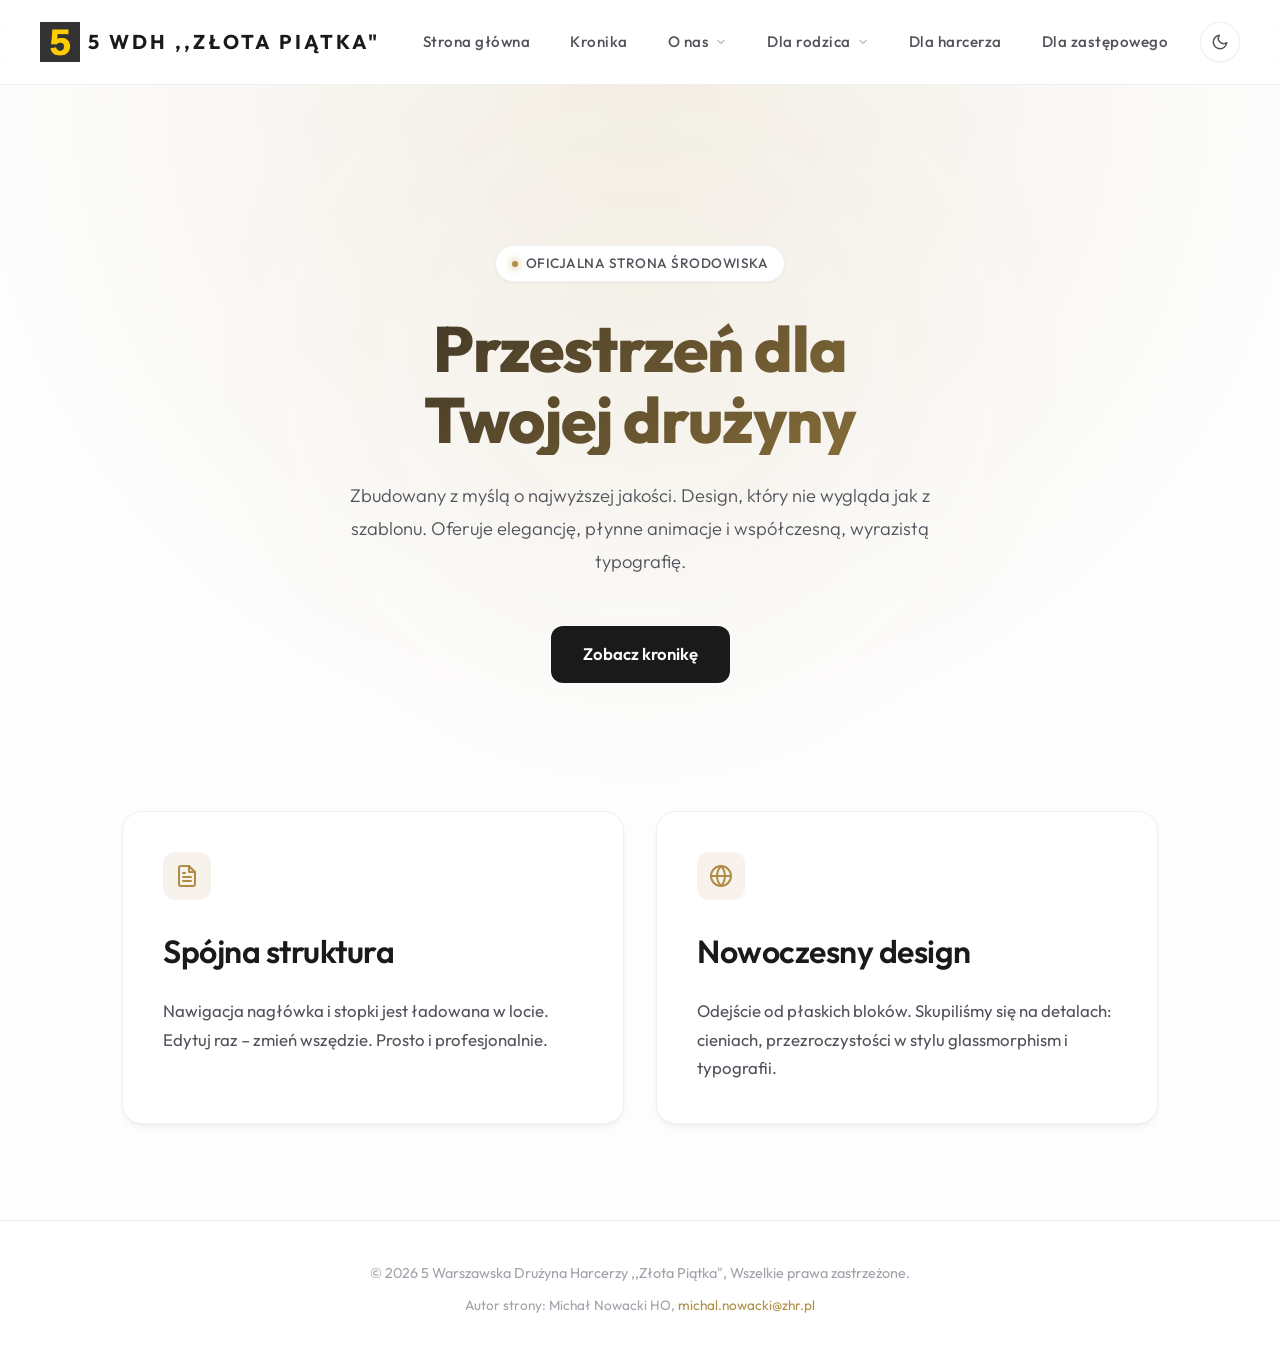
==== index.html @ 4e6ed3d7 "Dodano dużo korpus strony" ====
<!DOCTYPE html>
<html lang="pl">

<head>
    <meta charset="UTF-8">
    <meta name="viewport" content="width=device-width, initial-scale=1.0">
    <title>Szablon Drużyny - Strona główna</title>
    <!-- Zoptymalizowane ładowanie fontów -->
    <link rel="preconnect" href="https://fonts.googleapis.com">
    <link rel="preconnect" href="https://fonts.gstatic.com" crossorigin>
    <link href="https://fonts.googleapis.com/css2?family=Outfit:wght@300;400;500;600;700;800&display=swap"
        rel="stylesheet">
    <link rel="stylesheet" href="style.css">
    <style>
        /* Dodatkowe, specyficzne dla strony głównej style w celu urozmaicenia */
        .badge {
            display: inline-flex;
            align-items: center;
            padding: 6px 16px;
            border-radius: 999px;
            background-color: var(--bg-surface);
            border: 1px solid var(--border-subtle);
            font-size: 0.85rem;
            font-weight: 500;
            color: var(--text-secondary);
            margin-bottom: 2rem;
            box-shadow: var(--shadow-sm);
            letter-spacing: 0.5px;
            text-transform: uppercase;
        }

        .badge-dot {
            width: 6px;
            height: 6px;
            background-color: var(--color-gold-base);
            border-radius: 50%;
            margin-right: 8px;
            box-shadow: 0 0 8px var(--color-gold-base);
        }

        .cta-button {
            display: inline-flex;
            align-items: center;
            justify-content: center;
            padding: 14px 32px;
            background-color: var(--text-primary);
            color: var(--bg-base);
            text-decoration: none;
            font-weight: 600;
            font-size: 1.05rem;
            border-radius: 12px;
            margin-top: 3rem;
            transition: transform var(--transition-fast), box-shadow var(--transition-fast), background-color var(--transition-fast);
            position: relative;
            overflow: hidden;
        }

        .cta-button:hover {
            transform: translateY(-2px);
            box-shadow: 0 10px 25px -5px rgba(0, 0, 0, 0.2);
            background-color: var(--color-gold-base);
            /* Transformuje w złoty przy najechaniu */
            color: #ffffff;
        }
    </style>
</head>

<body>
    <div id="header-placeholder"></div>

    <main>
        <!-- Zmodernizowana sekcja Hero -->
        <section class="hero">
            <div class="badge">
                <span class="badge-dot"></span> Oficjalna strona środowiska
            </div>
            <h1>Przestrzeń dla<br>Twojej drużyny</h1>
            <p>Zbudowany z myślą o najwyższej jakości. Design, który nie wygląda jak z szablonu. Oferuje elegancję,
                płynne animacje i współczesną, wyrazistą typografię.</p>

            <a href="kronika.html" class="cta-button">Zobacz kronikę</a>
        </section>

        <!-- Przeprojektowana sekcja Content - układ typu Bento Grid lub wyróżnione karty -->
        <section class="content"
            style="max-width: 1100px; display: grid; grid-template-columns: repeat(auto-fit, minmax(320px, 1fr)); gap: 2rem;">

            <div class="card" style="text-align: left; padding: 2.5rem;">
                <div
                    style="width: 48px; height: 48px; border-radius: 12px; background: rgba(176, 141, 68, 0.1); display: flex; align-items: center; justify-content: center; margin-bottom: 1.5rem; color: var(--color-gold-base);">
                    <svg width="24" height="24" viewBox="0 0 24 24" fill="none" stroke="currentColor" stroke-width="2"
                        stroke-linecap="round" stroke-linejoin="round">
                        <path d="M14 2H6a2 2 0 0 0-2 2v16a2 2 0 0 0 2 2h12a2 2 0 0 0 2-2V8z"></path>
                        <polyline points="14 2 14 8 20 8"></polyline>
                        <line x1="16" y1="13" x2="8" y2="13"></line>
                        <line x1="16" y1="17" x2="8" y2="17"></line>
                        <polyline points="10 9 9 9 8 9"></polyline>
                    </svg>
                </div>
                <h2>Spójna struktura</h2>
                <p>Nawigacja nagłówka i stopki jest ładowana w locie. Edytuj raz – zmień wszędzie. Prosto i
                    profesjonalnie.</p>
            </div>

            <div class="card" style="text-align: left; padding: 2.5rem;">
                <div
                    style="width: 48px; height: 48px; border-radius: 12px; background: rgba(176, 141, 68, 0.1); display: flex; align-items: center; justify-content: center; margin-bottom: 1.5rem; color: var(--color-gold-base);">
                    <svg width="24" height="24" viewBox="0 0 24 24" fill="none" stroke="currentColor" stroke-width="2"
                        stroke-linecap="round" stroke-linejoin="round">
                        <circle cx="12" cy="12" r="10"></circle>
                        <line x1="2" y1="12" x2="22" y2="12"></line>
                        <path
                            d="M12 2a15.3 15.3 0 0 1 4 10 15.3 15.3 0 0 1-4 10 15.3 15.3 0 0 1-4-10 15.3 15.3 0 0 1 4-10z">
                        </path>
                    </svg>
                </div>
                <h2>Nowoczesny design</h2>
                <p>Odejście od płaskich bloków. Skupiliśmy się na detalach: cieniach, przezroczystości w stylu
                    glassmorphism i typografii.</p>
            </div>

        </section>
    </main>

    <div id="footer-placeholder"></div>
    <script src="script.js"></script>
</body>

</html>
---- style.css ----
:root {
    /* --- LIGHT THEME (Default) --- */
    --bg-base: #fdfdfd;
    --bg-surface: #ffffff;
    --bg-surface-hover: #f3f4f6;

    /* Złoto - Bardziej stonowane, eleganckie */
    --color-gold-base: #b08d44;
    --color-gold-light: #d6b365;
    --color-gold-dark: #8c6e31;

    /* Typografia - Jasny motyw */
    --text-primary: #1a1a1a;
    --text-secondary: #52525b;
    --text-tertiary: #a1a1aa;

    /* Elementy UI */
    --border-subtle: rgba(0, 0, 0, 0.06);
    --border-strong: rgba(0, 0, 0, 0.12);

    --nav-bg: rgba(255, 255, 255, 0.75);
    --nav-blur: blur(16px);

    /* Głębia i cienie (Sleek, modern shadows) */
    --shadow-sm: 0 1px 2px 0 rgba(0, 0, 0, 0.05);
    --shadow-md: 0 4px 6px -1px rgba(0, 0, 0, 0.05), 0 2px 4px -1px rgba(0, 0, 0, 0.03);
    --shadow-lg: 0 10px 25px -3px rgba(0, 0, 0, 0.08), 0 4px 6px -2px rgba(0, 0, 0, 0.04);
    --shadow-xl: 0 20px 40px -5px rgba(0, 0, 0, 0.1), 0 10px 10px -5px rgba(0, 0, 0, 0.04);

    /* Akcenty Hero */
    --hero-glow: radial-gradient(circle at 50% 0%, rgba(176, 141, 68, 0.12) 0%, rgba(253, 253, 253, 0) 70%);
    --gradient-text: linear-gradient(135deg, #18181b 0%, var(--color-gold-base) 100%);

    /* Zaokrąglenia i przejścia */
    --radius-md: 12px;
    --radius-lg: 20px;
    --transition-fast: 0.2s cubic-bezier(0.4, 0, 0.2, 1);
    --transition-slow: 0.5s cubic-bezier(0.22, 1, 0.36, 1);
}

[data-theme="dark"] {
    /* --- DARK THEME --- */
    --bg-base: #09090b;
    --bg-surface: #121214;
    --bg-surface-hover: #1f1f22;

    /* Złoto - Bardziej świetliste na ciemnym */
    --color-gold-base: #d4af37;
    --color-gold-light: #f2ca47;
    --color-gold-dark: #ac8a23;

    /* Typografia - Ciemny motyw */
    --text-primary: #fafafa;
    --text-secondary: #a1a1aa;
    --text-tertiary: #52525b;

    /* Elementy UI */
    --border-subtle: rgba(255, 255, 255, 0.05);
    --border-strong: rgba(255, 255, 255, 0.1);

    --nav-bg: rgba(9, 9, 11, 0.75);

    /* Głębia i cienie (Mniej widoczne w ciemnym, bardziej opierają się na ramkach widmo) */
    --shadow-sm: 0 1px 2px 0 rgba(0, 0, 0, 0.5);
    --shadow-md: 0 4px 6px -1px rgba(0, 0, 0, 0.4), 0 2px 4px -1px rgba(0, 0, 0, 0.2);
    --shadow-lg: 0 10px 25px -3px rgba(0, 0, 0, 0.5), 0 4px 6px -2px rgba(0, 0, 0, 0.3);
    --shadow-xl: 0 20px 40px -5px rgba(0, 0, 0, 0.6), 0 10px 10px -5px rgba(0, 0, 0, 0.4);

    /* Akcenty Hero */
    --hero-glow: radial-gradient(circle at 50% 0%, rgba(212, 175, 55, 0.15) 0%, rgba(9, 9, 11, 0) 70%);
    --gradient-text: linear-gradient(135deg, #ffffff 0%, var(--color-gold-base) 100%);
}

* {
    margin: 0;
    padding: 0;
    box-sizing: border-box;
    /* Outfit jest nowoczesny, dodajemy font-smoothing do wyostrzenia na Mac/Windows */
    font-family: 'Outfit', -apple-system, BlinkMacSystemFont, "Segoe UI", Roboto, sans-serif;
    -webkit-font-smoothing: antialiased;
    -moz-osx-font-smoothing: grayscale;
}

body {
    background-color: var(--bg-base);
    color: var(--text-primary);
    line-height: 1.7;
    min-height: 100vh;
    display: flex;
    flex-direction: column;
    overflow-x: hidden;
    transition: background-color var(--transition-slow), color var(--transition-slow);
}

/* ---------------- Animacje ---------------- */
@keyframes fadeIn {
    from {
        opacity: 0;
        transform: translateY(15px);
    }

    to {
        opacity: 1;
        transform: translateY(0);
    }
}

@keyframes navSlideDown {
    from {
        transform: translateY(-100%);
        opacity: 0;
    }

    to {
        transform: translateY(0);
        opacity: 1;
    }
}

/* ---------------- Nawigacja (Glassmorphism) ---------------- */
.navbar {
    background-color: var(--nav-bg);
    backdrop-filter: var(--nav-blur);
    -webkit-backdrop-filter: var(--nav-blur);
    position: sticky;
    top: 0;
    z-index: 100;
    border-bottom: 1px solid var(--border-subtle);
    transition: background-color var(--transition-slow), border-color var(--transition-slow);
    animation: navSlideDown 0.8s cubic-bezier(0.16, 1, 0.3, 1) forwards;
}

.nav-container {
    max-width: 1280px;
    margin: 0 auto;
    display: flex;
    justify-content: space-between;
    align-items: center;
    padding: 0 2.5rem;
    height: 84px;
}

.logo {
    color: var(--text-primary);
    font-size: 1.25rem;
    font-weight: 700;
    text-decoration: none;
    letter-spacing: 3px;
    text-transform: uppercase;
    transition: color var(--transition-fast);
    display: flex;
    align-items: center;
    gap: 8px;
}



.nav-links {
    display: flex;
    list-style: none;
    gap: 2.5rem;
    align-items: center;
    height: 100%;
}

.nav-links>li {
    height: 100%;
    display: flex;
    align-items: center;
    position: relative;
}

.nav-links a {
    color: var(--text-secondary);
    text-decoration: none;
    font-size: 0.95rem;
    font-weight: 500;
    letter-spacing: 0.5px;
    transition: color var(--transition-fast);
    position: relative;
    padding: 0.5rem 0;
    display: flex;
    align-items: center;
    gap: 6px;
}

.nav-links>li>a:hover,
.nav-links>li:hover>a {
    color: var(--text-primary);
}



.dropdown-icon {
    width: 12px;
    height: 12px;
    transition: transform var(--transition-fast);
    opacity: 0.7;
}

.dropdown:hover .dropdown-icon {
    transform: rotate(180deg);
    opacity: 1;
}

/* ---------------- Menu Rozwijane (Redesign) ---------------- */
.dropdown-menu {
    position: absolute;
    top: calc(100% - 10px);
    left: 50%;
    transform: translateX(-50%) translateY(10px) scale(0.95);
    background-color: var(--nav-bg);
    backdrop-filter: blur(20px);
    -webkit-backdrop-filter: blur(20px);
    min-width: 220px;
    list-style: none;
    border-radius: var(--radius-md);
    border: 1px solid var(--border-subtle);
    box-shadow: var(--shadow-xl);
    opacity: 0;
    visibility: hidden;
    transition: all 0.35s cubic-bezier(0.16, 1, 0.3, 1);
    padding: 0.75rem;
    transform-origin: top center;
}

.nav-links>li:hover .dropdown-menu {
    opacity: 1;
    visibility: visible;
    transform: translateX(-50%) translateY(0) scale(1);
    top: 100%;
}

.dropdown-menu li {
    margin-bottom: 2px;
}

.dropdown-menu li:last-child {
    margin-bottom: 0;
}

.dropdown-menu li a {
    padding: 0.6rem 1rem;
    display: block;
    color: var(--text-secondary);
    font-size: 0.9rem;
    font-weight: 400;
    border-radius: 8px;
    transition: all var(--transition-fast);
}

.dropdown-menu li a::after {
    display: none;
}

.dropdown-menu li a:hover {
    color: var(--text-primary);
    background-color: var(--bg-surface-hover);
    transform: translateX(4px);
}

/* ---------------- Przycisk motywu ---------------- */
.theme-toggle {
    background: var(--bg-surface);
    border: 1px solid var(--border-subtle);
    color: var(--text-secondary);
    cursor: pointer;
    display: flex;
    align-items: center;
    justify-content: center;
    width: 40px;
    height: 40px;
    border-radius: 50%;
    transition: all var(--transition-fast);
    margin-left: 2rem;
    box-shadow: var(--shadow-sm);
}

.theme-toggle:hover {
    color: var(--color-gold-base);
    border-color: var(--color-gold-base);
    transform: translateY(-2px);
    box-shadow: var(--shadow-md);
}

.theme-toggle svg {
    width: 18px;
    height: 18px;
}

[data-theme="dark"] .icon-moon {
    display: none;
}

[data-theme="dark"] .icon-sun {
    display: block;
}

.icon-sun {
    display: none;
}

.icon-moon {
    display: block;
}

/* ---------------- Główne Sekcje ---------------- */
main {
    flex-grow: 1;
    display: flex;
    flex-direction: column;
}

/* HERO - Bardziej wysublimowane gradienty */
.hero {
    padding: 10rem 2rem 8rem;
    text-align: center;
    background: var(--hero-glow);
    position: relative;
    overflow: hidden;
}

/* Ozdobny blur w tle (Sleek effect) */
.hero::before {
    content: '';
    position: absolute;
    top: -50%;
    left: 50%;
    transform: translateX(-50%);
    width: 100vw;
    height: 100vw;
    background: radial-gradient(circle, var(--color-gold-base) 0%, transparent 50%);
    opacity: 0.03;
    filter: blur(100px);
    z-index: -1;
    pointer-events: none;
}

.hero h1 {
    font-size: clamp(3rem, 5vw, 4.5rem);
    margin-bottom: 1.5rem;
    font-weight: 800;
    letter-spacing: -1px;
    line-height: 1.1;
    background: var(--gradient-text);
    -webkit-background-clip: text;
    -webkit-text-fill-color: transparent;
    animation: fadeIn 1s cubic-bezier(0.16, 1, 0.3, 1) forwards;
}

.hero p {
    font-size: 1.15rem;
    color: var(--text-secondary);
    max-width: 600px;
    margin: 0 auto;
    font-weight: 300;
    line-height: 1.8;
    animation: fadeIn 1s cubic-bezier(0.16, 1, 0.3, 1) forwards 0.15s;
    opacity: 0;
}

/* CONTENT CARDS - Styl "Glass/Modern" */
.content {
    max-width: 1000px;
    margin: 0 auto;
    padding: 0 2rem 6rem;
    width: 100%;
    animation: fadeIn 1s cubic-bezier(0.16, 1, 0.3, 1) forwards 0.3s;
    opacity: 0;
}

.card {
    background-color: var(--bg-surface);
    padding: 3.5rem;
    border-radius: var(--radius-lg);
    border: 1px solid var(--border-subtle);
    box-shadow: var(--shadow-md);
    transition: all var(--transition-slow);
    text-align: center;
    position: relative;
    overflow: hidden;
}

/* Delikatny gradientowy border przy najechaniu */
.card::before {
    content: "";
    position: absolute;
    inset: 0;
    border-radius: inherit;
    padding: 1px;
    background: linear-gradient(135deg, rgba(255, 255, 255, 0.1), var(--color-gold-base), rgba(255, 255, 255, 0.1));
    -webkit-mask: linear-gradient(#fff 0 0) content-box, linear-gradient(#fff 0 0);
    -webkit-mask-composite: xor;
    mask-composite: exclude;
    opacity: 0;
    transition: opacity var(--transition-slow);
    pointer-events: none;
}

.card:hover {
    transform: translateY(-8px) scale(1.01);
    box-shadow: var(--shadow-xl);
}

.card:hover::before {
    opacity: 0.5;
}

.card h2 {
    color: var(--text-primary);
    margin-bottom: 1.2rem;
    font-size: 2rem;
    font-weight: 600;
    letter-spacing: -0.5px;
}

.card p {
    color: var(--text-secondary);
    font-weight: 400;
    font-size: 1.05rem;
}

/* ---------------- Stopka ---------------- */
footer {
    text-align: center;
    padding: 2.5rem 2rem;
    background-color: var(--bg-surface);
    color: var(--text-tertiary);
    font-size: 0.9rem;
    border-top: 1px solid var(--border-subtle);
    font-weight: 400;
    margin-top: auto;
}

.gold-text {
    color: var(--color-gold-base);
    font-weight: 500;
}
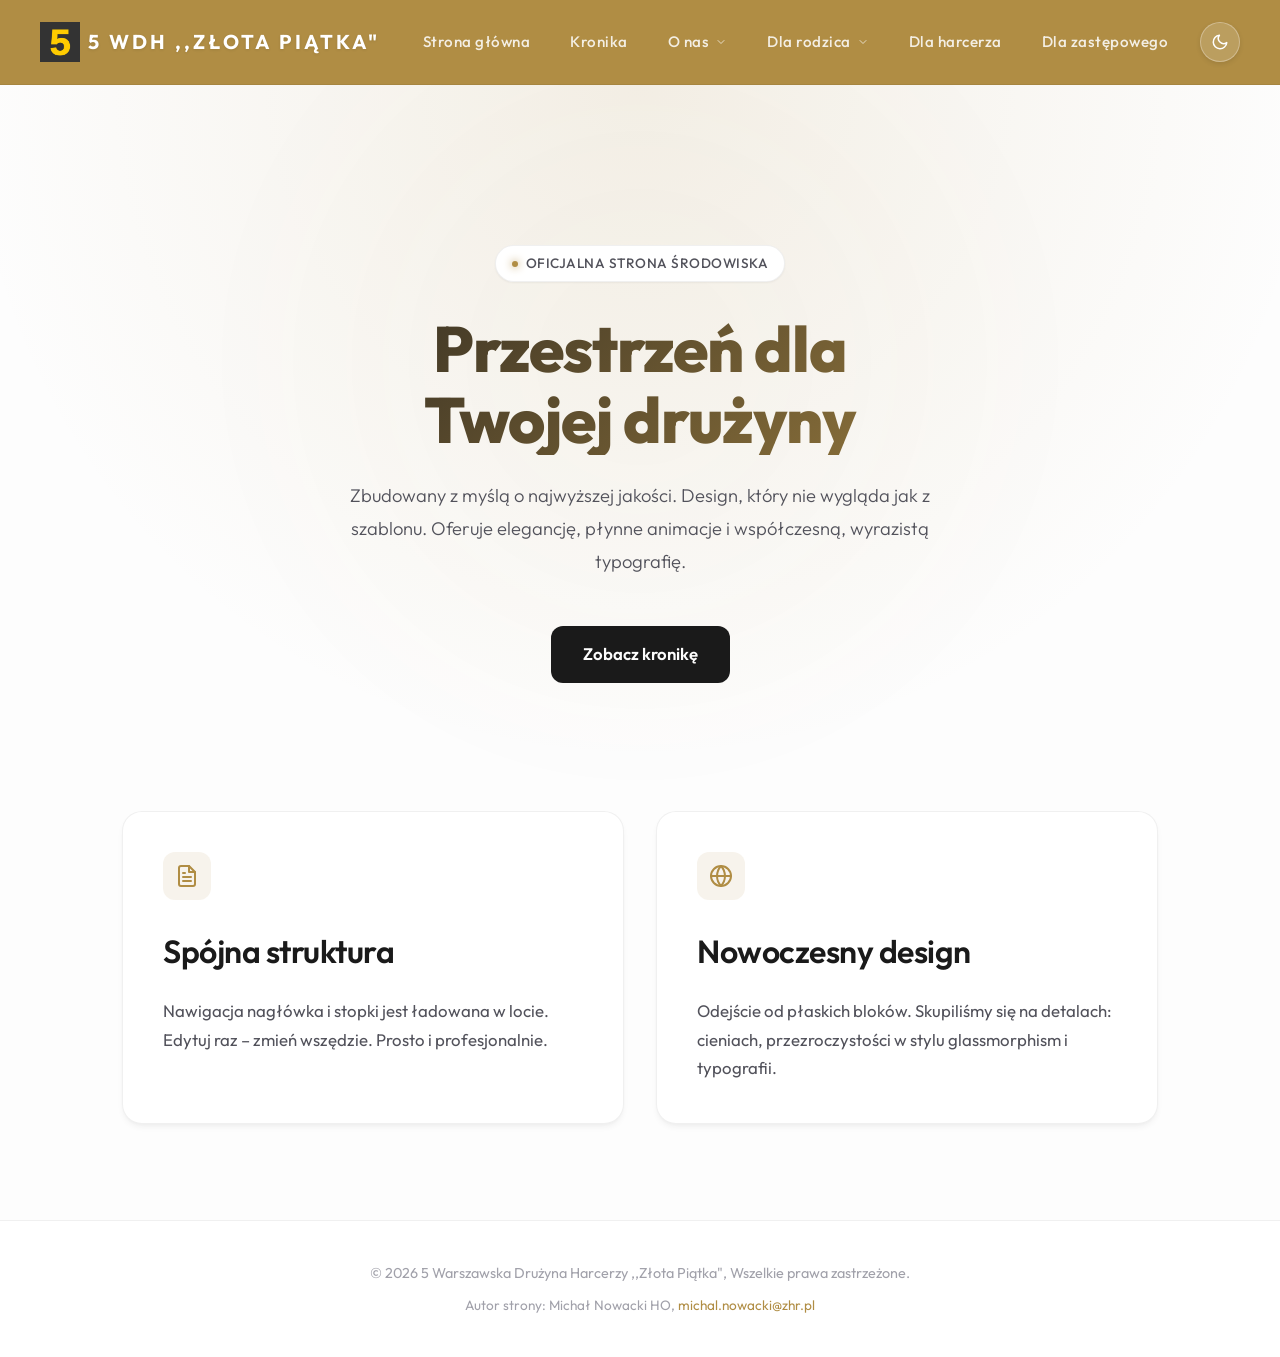
==== commit c96b3281: "Dodano" ====
--- a/index.html
+++ b/index.html
@@ -123,6 +123,7 @@
     </main>
 
     <div id="footer-placeholder"></div>
+    <script src="components.js"></script>
     <script src="script.js"></script>
 </body>
 
--- a/style.css
+++ b/style.css
@@ -117,11 +117,11 @@
     }
 }
 
-/* ---------------- Nawigacja (Glassmorphism) ---------------- */
+/* ---------------- Nawigacja (Glassmorphism & Złote Tło) ---------------- */
 .navbar {
-    background-color: var(--nav-bg);
-    backdrop-filter: var(--nav-blur);
-    -webkit-backdrop-filter: var(--nav-blur);
+    background-color: var(--color-gold-base);
+    backdrop-filter: blur(16px);
+    -webkit-backdrop-filter: blur(16px);
     position: sticky;
     top: 0;
     z-index: 100;
@@ -141,7 +141,7 @@
 }
 
 .logo {
-    color: var(--text-primary);
+    color: #ffffff; /* Białe logo dla złotego tła */
     font-size: 1.25rem;
     font-weight: 700;
     text-decoration: none;
@@ -151,6 +151,7 @@
     display: flex;
     align-items: center;
     gap: 8px;
+    text-shadow: 0 1px 3px rgba(0,0,0,0.1); /* Delikatny cień dla czytelności na złocie */
 }
 
 
@@ -171,12 +172,12 @@
 }
 
 .nav-links a {
-    color: var(--text-secondary);
+    color: rgba(255, 255, 255, 0.85); /* Lekko złamany biały na złotym tle */
     text-decoration: none;
     font-size: 0.95rem;
     font-weight: 500;
     letter-spacing: 0.5px;
-    transition: color var(--transition-fast);
+    transition: all var(--transition-fast);
     position: relative;
     padding: 0.5rem 0;
     display: flex;
@@ -186,7 +187,8 @@
 
 .nav-links>li>a:hover,
 .nav-links>li:hover>a {
-    color: var(--text-primary);
+    color: #ffffff; /* Czysty biały na hover */
+    text-shadow: 0 0 12px rgba(255,255,255,0.4);
 }
 
 
@@ -195,7 +197,7 @@
     width: 12px;
     height: 12px;
     transition: transform var(--transition-fast);
-    opacity: 0.7;
+    opacity: 0.8;
 }
 
 .dropdown:hover .dropdown-icon {
@@ -209,9 +211,7 @@
     top: calc(100% - 10px);
     left: 50%;
     transform: translateX(-50%) translateY(10px) scale(0.95);
-    background-color: var(--nav-bg);
-    backdrop-filter: blur(20px);
-    -webkit-backdrop-filter: blur(20px);
+    background-color: var(--bg-surface);
     min-width: 220px;
     list-style: none;
     border-radius: var(--radius-md);
@@ -261,9 +261,9 @@
 
 /* ---------------- Przycisk motywu ---------------- */
 .theme-toggle {
-    background: var(--bg-surface);
-    border: 1px solid var(--border-subtle);
-    color: var(--text-secondary);
+    background: rgba(255, 255, 255, 0.15); /* Półprzezroczysty przycisk na złocie */
+    border: 1px solid rgba(255, 255, 255, 0.3);
+    color: #ffffff;
     cursor: pointer;
     display: flex;
     align-items: center;
@@ -273,14 +273,15 @@
     border-radius: 50%;
     transition: all var(--transition-fast);
     margin-left: 2rem;
-    box-shadow: var(--shadow-sm);
+    box-shadow: 0 2px 5px rgba(0,0,0,0.1);
 }
 
 .theme-toggle:hover {
-    color: var(--color-gold-base);
-    border-color: var(--color-gold-base);
+    color: var(--color-gold-dark);
+    background: #ffffff;
+    border-color: #ffffff;
     transform: translateY(-2px);
-    box-shadow: var(--shadow-md);
+    box-shadow: 0 4px 10px rgba(0,0,0,0.15);
 }
 
 .theme-toggle svg {
@@ -344,6 +345,7 @@
     line-height: 1.1;
     background: var(--gradient-text);
     -webkit-background-clip: text;
+    background-clip: text;
     -webkit-text-fill-color: transparent;
     animation: fadeIn 1s cubic-bezier(0.16, 1, 0.3, 1) forwards;
 }
@@ -390,6 +392,7 @@
     padding: 1px;
     background: linear-gradient(135deg, rgba(255, 255, 255, 0.1), var(--color-gold-base), rgba(255, 255, 255, 0.1));
     -webkit-mask: linear-gradient(#fff 0 0) content-box, linear-gradient(#fff 0 0);
+    mask: linear-gradient(#fff 0 0) content-box, linear-gradient(#fff 0 0);
     -webkit-mask-composite: xor;
     mask-composite: exclude;
     opacity: 0;
@@ -435,4 +438,296 @@
 .gold-text {
     color: var(--color-gold-base);
     font-weight: 500;
+}
+
+/* --- MODAL & FAB FOR KRONIKA --- */
+.modal-overlay {
+    position: fixed;
+    top: 0;
+    left: 0;
+    width: 100%;
+    height: 100%;
+    background: rgba(0, 0, 0, 0.8);
+    backdrop-filter: blur(8px);
+    display: flex;
+    align-items: center;
+    justify-content: center;
+    z-index: 2000;
+    opacity: 0;
+    pointer-events: none;
+    transition: opacity 0.3s ease;
+}
+
+.modal-overlay.active {
+    opacity: 1;
+    pointer-events: all;
+}
+
+.modal-content {
+    width: 90%;
+    max-width: 700px;
+    transform: translateY(20px);
+    transition: transform 0.3s ease;
+}
+
+.modal-overlay.active .modal-content {
+    transform: translateY(0);
+}
+
+.fab {
+    position: fixed;
+    bottom: 30px;
+    right: 30px;
+    width: 60px;
+    height: 60px;
+    border-radius: 50%;
+    background: var(--color-gold-base);
+    color: white;
+    border: none;
+    cursor: pointer;
+    box-shadow: 0 4px 15px rgba(0, 0, 0, 0.3);
+    display: flex;
+    align-items: center;
+    justify-content: center;
+    z-index: 1000;
+    transition: transform 0.3s cubic-bezier(0.175, 0.885, 0.32, 1.275), box-shadow 0.3s;
+}
+
+.fab:hover {
+    transform: scale(1.1) rotate(90deg);
+    box-shadow: 0 6px 20px rgba(0, 0, 0, 0.4);
+}
+
+.fab svg {
+    width: 28px;
+    height: 28px;
+}
+
+.modal-close {
+    position: absolute;
+    top: -40px;
+    right: 0;
+    background: none;
+    border: none;
+    color: white;
+    font-size: 2rem;
+    cursor: pointer;
+    opacity: 0.7;
+    transition: opacity 0.2s;
+}
+
+.modal-close:hover {
+    opacity: 1;
+}
+
+@media (max-width: 768px) {
+    .fab {
+        bottom: 20px;
+        right: 20px;
+        width: 50px;
+        height: 50px;
+    }
+}
+
+/* ---------------- Formularze & Admin (Kronika) ---------------- */
+.admin-panel input:focus,
+.admin-panel textarea:focus {
+    outline: none;
+    border-color: var(--color-gold-base) !important;
+    box-shadow: 0 0 0 3px rgba(176, 141, 68, 0.15);
+}
+
+.admin-panel button:hover {
+    opacity: 0.9;
+    transform: translateY(-1px);
+}
+
+.delete-btn:hover {
+    background: rgba(255, 0, 0, 0.15) !important;
+    transform: scale(1.05);
+}
+
+/* ---------------- Mobile Menu Buttons ---------------- */
+.menu-toggle {
+    display: none;
+    background: transparent;
+    border: none;
+    color: #ffffff; /* Biały by kontrastować ze złotym nagłówkiem */
+    cursor: pointer;
+    margin-left: 1rem;
+    padding: 0.5rem;
+    z-index: 101;
+    /* Ensure it's above the mobile nav */
+}
+
+.menu-toggle svg {
+    width: 28px;
+    height: 28px;
+}
+
+.menu-toggle .line1,
+.menu-toggle .line2,
+.menu-toggle .line3 {
+    transition: all var(--transition-fast);
+    transform-origin: center;
+}
+
+.menu-toggle.active .line1 {
+    transform: translateY(6px) rotate(45deg);
+}
+
+.menu-toggle.active .line2 {
+    opacity: 0;
+}
+
+.menu-toggle.active .line3 {
+    transform: translateY(-6px) rotate(-45deg);
+}
+
+/* ---------------- Responsiveness (Mobiles & Tablets) ---------------- */
+@media (max-width: 900px) {
+
+    /* Navbar adjustments */
+    .nav-container {
+        padding: 0 1.5rem;
+    }
+
+    .menu-toggle {
+        display: block;
+    }
+
+    .nav-links {
+        position: fixed;
+        top: 0;
+        right: -100%;
+        width: 80%;
+        max-width: 400px;
+        height: 100vh;
+        background-color: var(--bg-surface);
+        flex-direction: column;
+        justify-content: flex-start;
+        align-items: flex-start;
+        padding: 6rem 2rem 2rem;
+        gap: 1.5rem;
+        transition: right 0.4s cubic-bezier(0.22, 1, 0.36, 1);
+        border-left: 1px solid var(--border-subtle);
+        box-shadow: var(--shadow-xl);
+    }
+
+    .nav-links.active {
+        right: 0;
+    }
+
+    .nav-links>li {
+        width: 100%;
+        height: auto;
+    }
+
+    .nav-links a {
+        font-size: 1.2rem;
+        padding: 0.8rem 0;
+        width: 100%;
+        justify-content: space-between;
+        color: var(--text-secondary); /* Przywrócenie pierwotnego koloru dla bocznego panelu */
+        text-shadow: none; /* Usunięcie białego cienia nadanego na desktopie na złocie */
+    }
+
+    .nav-links>li>a:hover,
+    .nav-links>li:hover>a {
+        color: var(--text-primary);
+        text-shadow: none;
+    }
+
+    /* Logo w mobilnym widoku (jeśli byłoby przesuwane wewnątrz nav-links, zostawiamy by logo poza .nav-links mialo nadpisane) */
+    .logo {
+        color: #ffffff; /* Zostaję białe bo logo jest wcież na górnym złotym pasku */
+    }
+
+    /* Dopasowanie dropdown icon na mobile by znów była grafitowa/jasna */
+    .dropdown-icon {
+        opacity: 0.6;
+    }
+
+    /* Mobile Dropdown styles */
+    .dropdown-menu {
+        position: static;
+        transform: none;
+        opacity: 0;
+        visibility: hidden;
+        box-shadow: none;
+        border: none;
+        background: transparent;
+        padding: 0;
+        min-width: 100%;
+        max-height: 0;
+        overflow: hidden;
+        transition: max-height 0.4s ease, opacity 0.4s ease, padding 0.4s ease;
+    }
+
+    /* Wyłączenie wpływu głównego hovera z desktopu na mobile po dotknięciu/tapnięciu */
+    .nav-links>li:hover .dropdown-menu {
+        transform: none;
+        top: auto;
+    }
+    
+    .nav-links>li:hover:not(.active-dropdown) .dropdown-menu {
+        opacity: 0;
+        visibility: hidden;
+        max-height: 0;
+        padding: 0;
+    }
+
+    /* Accordion active state toggled by JS on the parent <li> */
+    .nav-links>li.active-dropdown .dropdown-menu {
+        opacity: 1;
+        visibility: visible;
+        max-height: 400px;
+        /* enough to show all items */
+        padding: 0.5rem 0 0.5rem 1.5rem;
+    }
+
+    /* Otwieranie na rozwijanie strzałki na mobile */
+    .nav-links>li.active-dropdown>a .dropdown-icon {
+        transform: rotate(180deg);
+    }
+
+    /* Hero adjustments */
+    .hero {
+        padding: 8rem 1.5rem 5rem !important;
+    }
+
+    .hero h1 {
+        font-size: clamp(2.2rem, 8vw, 3rem) !important;
+    }
+
+    .hero p {
+        font-size: 1rem !important;
+    }
+
+    /* Page Headers in standard pages */
+    .page-header {
+        padding: 6rem 1.5rem 3rem !important;
+    }
+
+    .page-header h1 {
+        font-size: 2.2rem !important;
+    }
+
+    /* Content and Cards layout adjustments */
+    .content {
+        padding: 0 1.5rem 4rem !important;
+    }
+
+    .card {
+        padding: 1.5rem !important;
+    }
+
+    .card h2 {
+        font-size: 1.5rem !important;
+    }
+
+    /* Footer adjustments */
+    footer {
+        padding: 2rem 1.5rem !important;
+    }
 }
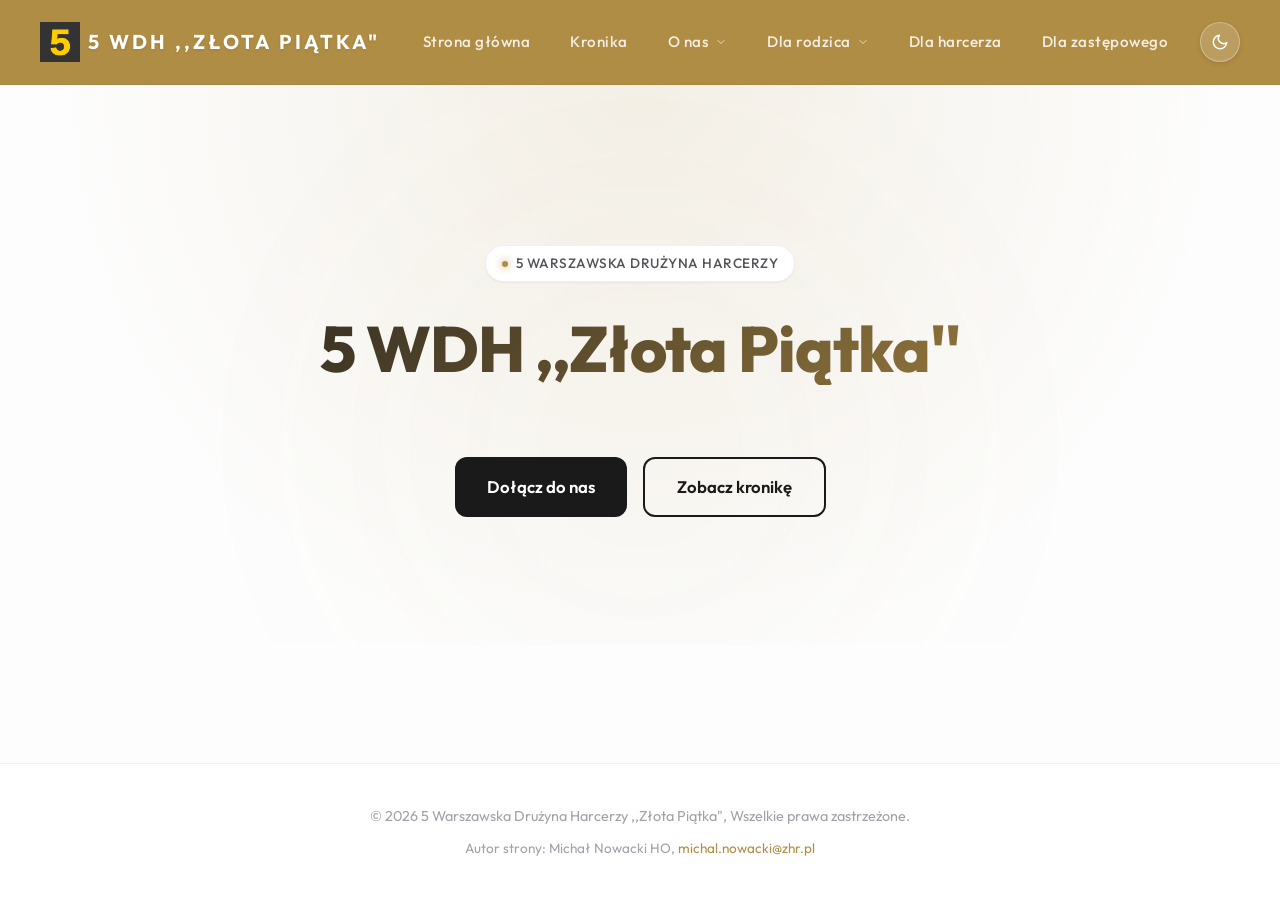
==== commit d0953525: "Zmieniono stronę główną" ====
--- a/index.html
+++ b/index.html
@@ -72,54 +72,20 @@
         <!-- Zmodernizowana sekcja Hero -->
         <section class="hero">
             <div class="badge">
-                <span class="badge-dot"></span> Oficjalna strona środowiska
+                <span class="badge-dot"></span> 5 Warszawska Drużyna Harcerzy
             </div>
-            <h1>Przestrzeń dla<br>Twojej drużyny</h1>
-            <p>Zbudowany z myślą o najwyższej jakości. Design, który nie wygląda jak z szablonu. Oferuje elegancję,
-                płynne animacje i współczesną, wyrazistą typografię.</p>
+            <h1>5 WDH ,,Złota Piątka''</h1>
+            <p></p>
 
-            <a href="kronika.html" class="cta-button">Zobacz kronikę</a>
+            <div style="display: flex; gap: 1rem; justify-content: center; flex-wrap: wrap;">
+                <a href="kontakt.html" class="cta-button">Dołącz do nas</a>
+                <a href="kronika.html" class="cta-button"
+                    style="background-color: transparent; border: 2px solid var(--text-primary); color: var(--text-primary);">Zobacz
+                    kronikę</a>
+            </div>
         </section>
 
-        <!-- Przeprojektowana sekcja Content - układ typu Bento Grid lub wyróżnione karty -->
-        <section class="content"
-            style="max-width: 1100px; display: grid; grid-template-columns: repeat(auto-fit, minmax(320px, 1fr)); gap: 2rem;">
 
-            <div class="card" style="text-align: left; padding: 2.5rem;">
-                <div
-                    style="width: 48px; height: 48px; border-radius: 12px; background: rgba(176, 141, 68, 0.1); display: flex; align-items: center; justify-content: center; margin-bottom: 1.5rem; color: var(--color-gold-base);">
-                    <svg width="24" height="24" viewBox="0 0 24 24" fill="none" stroke="currentColor" stroke-width="2"
-                        stroke-linecap="round" stroke-linejoin="round">
-                        <path d="M14 2H6a2 2 0 0 0-2 2v16a2 2 0 0 0 2 2h12a2 2 0 0 0 2-2V8z"></path>
-                        <polyline points="14 2 14 8 20 8"></polyline>
-                        <line x1="16" y1="13" x2="8" y2="13"></line>
-                        <line x1="16" y1="17" x2="8" y2="17"></line>
-                        <polyline points="10 9 9 9 8 9"></polyline>
-                    </svg>
-                </div>
-                <h2>Spójna struktura</h2>
-                <p>Nawigacja nagłówka i stopki jest ładowana w locie. Edytuj raz – zmień wszędzie. Prosto i
-                    profesjonalnie.</p>
-            </div>
-
-            <div class="card" style="text-align: left; padding: 2.5rem;">
-                <div
-                    style="width: 48px; height: 48px; border-radius: 12px; background: rgba(176, 141, 68, 0.1); display: flex; align-items: center; justify-content: center; margin-bottom: 1.5rem; color: var(--color-gold-base);">
-                    <svg width="24" height="24" viewBox="0 0 24 24" fill="none" stroke="currentColor" stroke-width="2"
-                        stroke-linecap="round" stroke-linejoin="round">
-                        <circle cx="12" cy="12" r="10"></circle>
-                        <line x1="2" y1="12" x2="22" y2="12"></line>
-                        <path
-                            d="M12 2a15.3 15.3 0 0 1 4 10 15.3 15.3 0 0 1-4 10 15.3 15.3 0 0 1-4-10 15.3 15.3 0 0 1 4-10z">
-                        </path>
-                    </svg>
-                </div>
-                <h2>Nowoczesny design</h2>
-                <p>Odejście od płaskich bloków. Skupiliśmy się na detalach: cieniach, przezroczystości w stylu
-                    glassmorphism i typografii.</p>
-            </div>
-
-        </section>
     </main>
 
     <div id="footer-placeholder"></div>
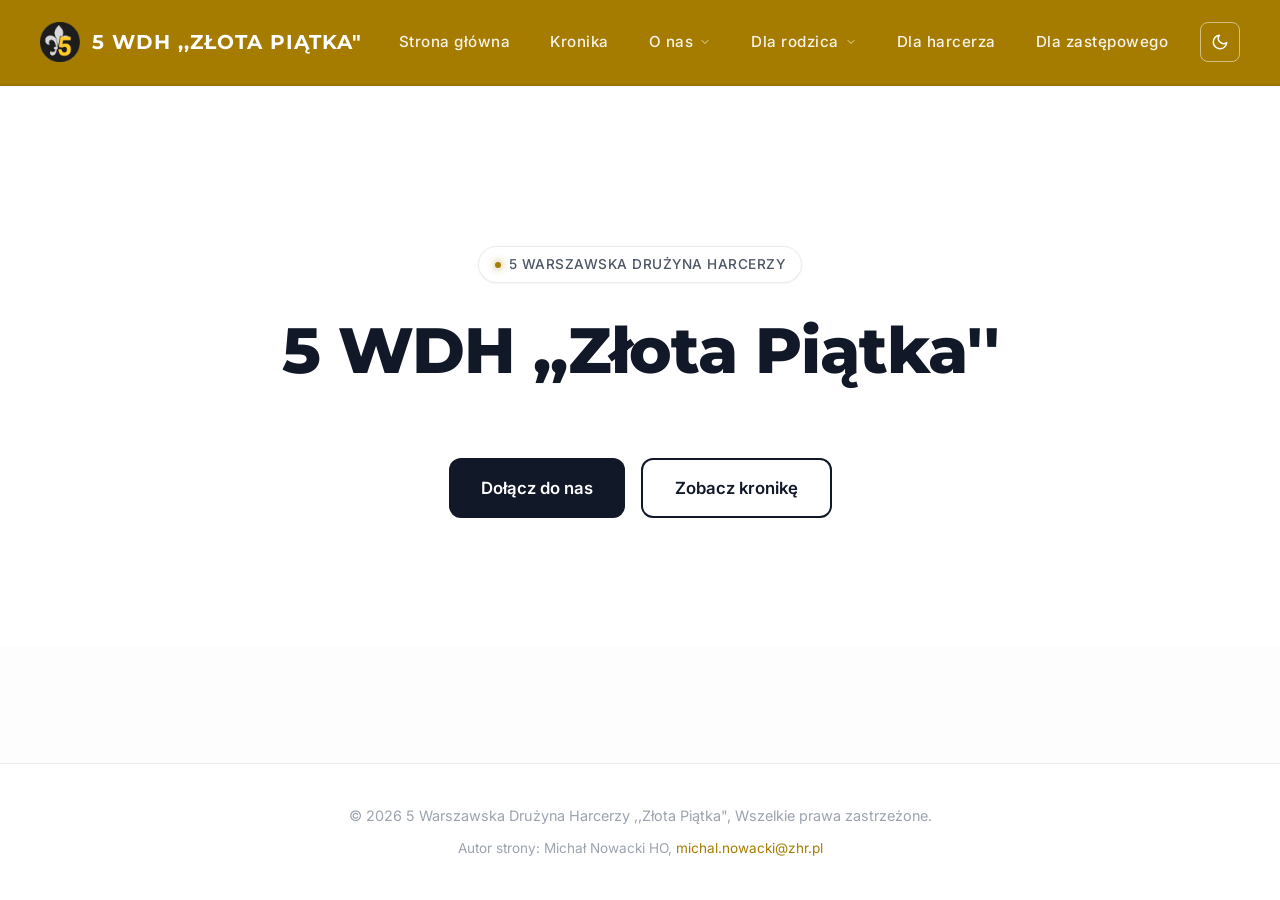
==== commit 89f15b5c: "sss" ====
--- a/index.html
+++ b/index.html
@@ -8,8 +8,7 @@
     <!-- Zoptymalizowane ładowanie fontów -->
     <link rel="preconnect" href="https://fonts.googleapis.com">
     <link rel="preconnect" href="https://fonts.gstatic.com" crossorigin>
-    <link href="https://fonts.googleapis.com/css2?family=Outfit:wght@300;400;500;600;700;800&display=swap"
-        rel="stylesheet">
+    <link href="https://fonts.googleapis.com/css2?family=Inter:wght@300;400;500;600;700;800&family=Montserrat:wght@700;800&display=swap" rel="stylesheet">
     <link rel="stylesheet" href="style.css">
     <style>
         /* Dodatkowe, specyficzne dla strony głównej style w celu urozmaicenia */
@@ -63,6 +62,7 @@
             color: #ffffff;
         }
     </style>
+<link rel="icon" type="image/png" href="lofoo.png">
 </head>
 
 <body>
@@ -93,4 +93,6 @@
     <script src="script.js"></script>
 </body>
 
-</html>+</html>
+
+
--- a/style.css
+++ b/style.css
@@ -1,82 +1,84 @@
 :root {
     /* --- LIGHT THEME (Default) --- */
     --bg-base: #fdfdfd;
+    --bg-base-rgb: 253, 253, 253; /* Added for opacity */
     --bg-surface: #ffffff;
     --bg-surface-hover: #f3f4f6;
 
-    /* Złoto - Bardziej stonowane, eleganckie */
-    --color-gold-base: #b08d44;
-    --color-gold-light: #d6b365;
-    --color-gold-dark: #8c6e31;
+    /* Złoto - Bardziej stonowane, eleganckie (Mosiądz) */
+    --color-gold-base: #a67c00;
+    --color-gold-light: #cfa838;
+    --color-gold-dark: #7a5c00;
 
     /* Typografia - Jasny motyw */
-    --text-primary: #1a1a1a;
-    --text-secondary: #52525b;
-    --text-tertiary: #a1a1aa;
+    --text-primary: #111827;
+    --text-secondary: #4b5563;
+    --text-tertiary: #9ca3af;
 
     /* Elementy UI */
-    --border-subtle: rgba(0, 0, 0, 0.06);
-    --border-strong: rgba(0, 0, 0, 0.12);
-
-    --nav-bg: rgba(255, 255, 255, 0.75);
-    --nav-blur: blur(16px);
-
-    /* Głębia i cienie (Sleek, modern shadows) */
+    --border-subtle: rgba(0, 0, 0, 0.08);
+    --border-strong: rgba(0, 0, 0, 0.15);
+
+    --nav-bg: rgba(255, 255, 255, 1);
+    --nav-blur: none;
+
+    /* Głębia i cienie (Płaskie, profesjonalne) */
     --shadow-sm: 0 1px 2px 0 rgba(0, 0, 0, 0.05);
     --shadow-md: 0 4px 6px -1px rgba(0, 0, 0, 0.05), 0 2px 4px -1px rgba(0, 0, 0, 0.03);
-    --shadow-lg: 0 10px 25px -3px rgba(0, 0, 0, 0.08), 0 4px 6px -2px rgba(0, 0, 0, 0.04);
-    --shadow-xl: 0 20px 40px -5px rgba(0, 0, 0, 0.1), 0 10px 10px -5px rgba(0, 0, 0, 0.04);
+    --shadow-lg: 0 10px 15px -3px rgba(0, 0, 0, 0.05), 0 4px 6px -2px rgba(0, 0, 0, 0.03);
+    --shadow-xl: 0 20px 25px -5px rgba(0, 0, 0, 0.05), 0 10px 10px -5px rgba(0, 0, 0, 0.02);
 
     /* Akcenty Hero */
-    --hero-glow: radial-gradient(circle at 50% 0%, rgba(176, 141, 68, 0.12) 0%, rgba(253, 253, 253, 0) 70%);
-    --gradient-text: linear-gradient(135deg, #18181b 0%, var(--color-gold-base) 100%);
+    --hero-glow: var(--bg-surface);
+    --gradient-text: var(--text-primary);
 
     /* Zaokrąglenia i przejścia */
-    --radius-md: 12px;
-    --radius-lg: 20px;
-    --transition-fast: 0.2s cubic-bezier(0.4, 0, 0.2, 1);
-    --transition-slow: 0.5s cubic-bezier(0.22, 1, 0.36, 1);
+    --radius-md: 8px;
+    --radius-lg: 12px;
+    --transition-fast: 0.15s ease;
+    --transition-slow: 0.3s ease;
 }
 
 [data-theme="dark"] {
     /* --- DARK THEME --- */
     --bg-base: #09090b;
+    --bg-base-rgb: 9, 9, 11; /* Added for opacity */
     --bg-surface: #121214;
     --bg-surface-hover: #1f1f22;
 
     /* Złoto - Bardziej świetliste na ciemnym */
-    --color-gold-base: #d4af37;
-    --color-gold-light: #f2ca47;
-    --color-gold-dark: #ac8a23;
+    --color-gold-base: #ca9f1d;
+    --color-gold-light: #e6b833;
+    --color-gold-dark: #997812;
 
     /* Typografia - Ciemny motyw */
-    --text-primary: #fafafa;
-    --text-secondary: #a1a1aa;
-    --text-tertiary: #52525b;
+    --text-primary: #f9fafb;
+    --text-secondary: #d1d5db;
+    --text-tertiary: #6b7280;
 
     /* Elementy UI */
-    --border-subtle: rgba(255, 255, 255, 0.05);
-    --border-strong: rgba(255, 255, 255, 0.1);
-
-    --nav-bg: rgba(9, 9, 11, 0.75);
-
-    /* Głębia i cienie (Mniej widoczne w ciemnym, bardziej opierają się na ramkach widmo) */
+    --border-subtle: rgba(255, 255, 255, 0.08);
+    --border-strong: rgba(255, 255, 255, 0.15);
+
+    --nav-bg: rgba(9, 9, 11, 1);
+
+    /* Głębia i cienie (Płaskie) */
     --shadow-sm: 0 1px 2px 0 rgba(0, 0, 0, 0.5);
     --shadow-md: 0 4px 6px -1px rgba(0, 0, 0, 0.4), 0 2px 4px -1px rgba(0, 0, 0, 0.2);
-    --shadow-lg: 0 10px 25px -3px rgba(0, 0, 0, 0.5), 0 4px 6px -2px rgba(0, 0, 0, 0.3);
-    --shadow-xl: 0 20px 40px -5px rgba(0, 0, 0, 0.6), 0 10px 10px -5px rgba(0, 0, 0, 0.4);
+    --shadow-lg: 0 10px 15px -3px rgba(0, 0, 0, 0.5), 0 4px 6px -2px rgba(0, 0, 0, 0.3);
+    --shadow-xl: 0 20px 25px -5px rgba(0, 0, 0, 0.6), 0 10px 10px -5px rgba(0, 0, 0, 0.4);
 
     /* Akcenty Hero */
-    --hero-glow: radial-gradient(circle at 50% 0%, rgba(212, 175, 55, 0.15) 0%, rgba(9, 9, 11, 0) 70%);
-    --gradient-text: linear-gradient(135deg, #ffffff 0%, var(--color-gold-base) 100%);
+    --hero-glow: var(--bg-surface);
+    --gradient-text: var(--text-primary);
 }
 
 * {
     margin: 0;
     padding: 0;
     box-sizing: border-box;
-    /* Outfit jest nowoczesny, dodajemy font-smoothing do wyostrzenia na Mac/Windows */
-    font-family: 'Outfit', -apple-system, BlinkMacSystemFont, "Segoe UI", Roboto, sans-serif;
+    /* Inter to font wysoce czytelny, dodajemy font-smoothing do wyostrzenia na Mac/Windows */
+    font-family: 'Inter', -apple-system, BlinkMacSystemFont, "Segoe UI", Roboto, sans-serif;
     -webkit-font-smoothing: antialiased;
     -moz-osx-font-smoothing: grayscale;
 }
@@ -117,17 +119,15 @@
     }
 }
 
-/* ---------------- Nawigacja (Glassmorphism & Złote Tło) ---------------- */
+/* ---------------- Nawigacja (Złote Tło Paska) ---------------- */
 .navbar {
     background-color: var(--color-gold-base);
-    backdrop-filter: blur(16px);
-    -webkit-backdrop-filter: blur(16px);
     position: sticky;
     top: 0;
     z-index: 100;
-    border-bottom: 1px solid var(--border-subtle);
+    border-bottom: 2px solid var(--border-subtle); /* Oddzielenie paska */
     transition: background-color var(--transition-slow), border-color var(--transition-slow);
-    animation: navSlideDown 0.8s cubic-bezier(0.16, 1, 0.3, 1) forwards;
+    animation: navSlideDown 0.8s ease forwards;
 }
 
 .nav-container {
@@ -141,17 +141,17 @@
 }
 
 .logo {
-    color: #ffffff; /* Białe logo dla złotego tła */
+    color: #ffffff; /* Biały tekst dla czytelności na złocie */
     font-size: 1.25rem;
     font-weight: 700;
+    font-family: 'Montserrat', sans-serif;
     text-decoration: none;
-    letter-spacing: 3px;
+    letter-spacing: 1px;
     text-transform: uppercase;
     transition: color var(--transition-fast);
     display: flex;
     align-items: center;
-    gap: 8px;
-    text-shadow: 0 1px 3px rgba(0,0,0,0.1); /* Delikatny cień dla czytelności na złocie */
+    gap: 12px;
 }
 
 
@@ -172,12 +172,12 @@
 }
 
 .nav-links a {
-    color: rgba(255, 255, 255, 0.85); /* Lekko złamany biały na złotym tle */
+    color: rgba(255, 255, 255, 0.9); /* Prawie biały dla linków by zachować kontrast ze złotem */
     text-decoration: none;
     font-size: 0.95rem;
     font-weight: 500;
     letter-spacing: 0.5px;
-    transition: all var(--transition-fast);
+    transition: color var(--transition-fast);
     position: relative;
     padding: 0.5rem 0;
     display: flex;
@@ -185,10 +185,26 @@
     gap: 6px;
 }
 
+.nav-links a::after {
+    content: '';
+    position: absolute;
+    bottom: -2px;
+    left: 0;
+    width: 0;
+    height: 2px;
+    background-color: #ffffff;
+    transition: width var(--transition-fast);
+    border-radius: 2px;
+}
+
 .nav-links>li>a:hover,
 .nav-links>li:hover>a {
-    color: #ffffff; /* Czysty biały na hover */
-    text-shadow: 0 0 12px rgba(255,255,255,0.4);
+    color: #ffffff; /* Biały hover */
+}
+
+.nav-links>li>a:hover::after,
+.nav-links>li:hover>a::after {
+    width: 100%;
 }
 
 
@@ -261,8 +277,8 @@
 
 /* ---------------- Przycisk motywu ---------------- */
 .theme-toggle {
-    background: rgba(255, 255, 255, 0.15); /* Półprzezroczysty przycisk na złocie */
-    border: 1px solid rgba(255, 255, 255, 0.3);
+    background: transparent;
+    border: 1px solid rgba(255, 255, 255, 0.5); /* Odpowiada złotej nawigacji */
     color: #ffffff;
     cursor: pointer;
     display: flex;
@@ -270,18 +286,15 @@
     justify-content: center;
     width: 40px;
     height: 40px;
-    border-radius: 50%;
+    border-radius: var(--radius-md);
     transition: all var(--transition-fast);
     margin-left: 2rem;
-    box-shadow: 0 2px 5px rgba(0,0,0,0.1);
 }
 
 .theme-toggle:hover {
-    color: var(--color-gold-dark);
-    background: #ffffff;
+    color: var(--color-gold-base); /* Utrzymuje motyw po najechaniu na czystym białym przycisku */
     border-color: #ffffff;
-    transform: translateY(-2px);
-    box-shadow: 0 4px 10px rgba(0,0,0,0.15);
+    background-color: #ffffff;
 }
 
 .theme-toggle svg {
@@ -321,33 +334,20 @@
     overflow: hidden;
 }
 
-/* Ozdobny blur w tle (Sleek effect) */
+/* Ozdobny blur w tle (Usunięty dla powagi, zachowany pusty blok dla pewności) */
 .hero::before {
-    content: '';
-    position: absolute;
-    top: -50%;
-    left: 50%;
-    transform: translateX(-50%);
-    width: 100vw;
-    height: 100vw;
-    background: radial-gradient(circle, var(--color-gold-base) 0%, transparent 50%);
-    opacity: 0.03;
-    filter: blur(100px);
-    z-index: -1;
-    pointer-events: none;
+    display: none;
 }
 
 .hero h1 {
+    font-family: 'Montserrat', sans-serif;
     font-size: clamp(3rem, 5vw, 4.5rem);
     margin-bottom: 1.5rem;
     font-weight: 800;
     letter-spacing: -1px;
     line-height: 1.1;
-    background: var(--gradient-text);
-    -webkit-background-clip: text;
-    background-clip: text;
-    -webkit-text-fill-color: transparent;
-    animation: fadeIn 1s cubic-bezier(0.16, 1, 0.3, 1) forwards;
+    color: var(--text-primary);
+    animation: fadeIn 0.8s ease forwards;
 }
 
 .hero p {
@@ -361,52 +361,32 @@
     opacity: 0;
 }
 
-/* CONTENT CARDS - Styl "Glass/Modern" */
+/* CONTENT CARDS - Styl Klasyczny/Profesjonalny */
 .content {
     max-width: 1000px;
     margin: 0 auto;
     padding: 0 2rem 6rem;
     width: 100%;
-    animation: fadeIn 1s cubic-bezier(0.16, 1, 0.3, 1) forwards 0.3s;
+    animation: fadeIn 0.8s ease forwards 0.2s;
     opacity: 0;
 }
 
 .card {
-    background-color: var(--bg-surface);
-    padding: 3.5rem;
-    border-radius: var(--radius-lg);
-    border: 1px solid var(--border-subtle);
-    box-shadow: var(--shadow-md);
-    transition: all var(--transition-slow);
+    background-color: transparent;
+    padding: 2rem 0;
+    border-radius: 0;
+    border: none;
+    box-shadow: none;
+    transition: all var(--transition-fast);
     text-align: center;
     position: relative;
-    overflow: hidden;
-}
-
-/* Delikatny gradientowy border przy najechaniu */
-.card::before {
-    content: "";
-    position: absolute;
-    inset: 0;
-    border-radius: inherit;
-    padding: 1px;
-    background: linear-gradient(135deg, rgba(255, 255, 255, 0.1), var(--color-gold-base), rgba(255, 255, 255, 0.1));
-    -webkit-mask: linear-gradient(#fff 0 0) content-box, linear-gradient(#fff 0 0);
-    mask: linear-gradient(#fff 0 0) content-box, linear-gradient(#fff 0 0);
-    -webkit-mask-composite: xor;
-    mask-composite: exclude;
-    opacity: 0;
-    transition: opacity var(--transition-slow);
-    pointer-events: none;
+    overflow: visible;
 }
 
 .card:hover {
-    transform: translateY(-8px) scale(1.01);
-    box-shadow: var(--shadow-xl);
-}
-
-.card:hover::before {
-    opacity: 0.5;
+    transform: none;
+    box-shadow: none;
+    border-color: transparent;
 }
 
 .card h2 {
@@ -447,8 +427,8 @@
     left: 0;
     width: 100%;
     height: 100%;
-    background: rgba(0, 0, 0, 0.8);
-    backdrop-filter: blur(8px);
+    background: rgba(var(--bg-base-rgb), 0.5); /* Używa tła strony zamiast czystej czerni, lżejsze */
+    backdrop-filter: blur(4px); /* Lekki blur, aby odseparować tło ale nie zadusić widoku, np. "nie takie czarne" */
     display: flex;
     align-items: center;
     justify-content: center;
@@ -629,18 +609,20 @@
         width: 100%;
         justify-content: space-between;
         color: var(--text-secondary); /* Przywrócenie pierwotnego koloru dla bocznego panelu */
-        text-shadow: none; /* Usunięcie białego cienia nadanego na desktopie na złocie */
+    }
+
+    .nav-links a::after {
+        display: none;
     }
 
     .nav-links>li>a:hover,
     .nav-links>li:hover>a {
-        color: var(--text-primary);
-        text-shadow: none;
-    }
-
-    /* Logo w mobilnym widoku (jeśli byłoby przesuwane wewnątrz nav-links, zostawiamy by logo poza .nav-links mialo nadpisane) */
+        color: var(--color-gold-base);
+    }
+
+    /* Logo w mobilnym widoku pozostaje na białym, z racji tła złotego paska */
     .logo {
-        color: #ffffff; /* Zostaję białe bo logo jest wcież na górnym złotym pasku */
+        color: #ffffff;
     }
 
     /* Dopasowanie dropdown icon na mobile by znów była grafitowa/jasna */
@@ -730,4 +712,4 @@
     footer {
         padding: 2rem 1.5rem !important;
     }
-}+}
